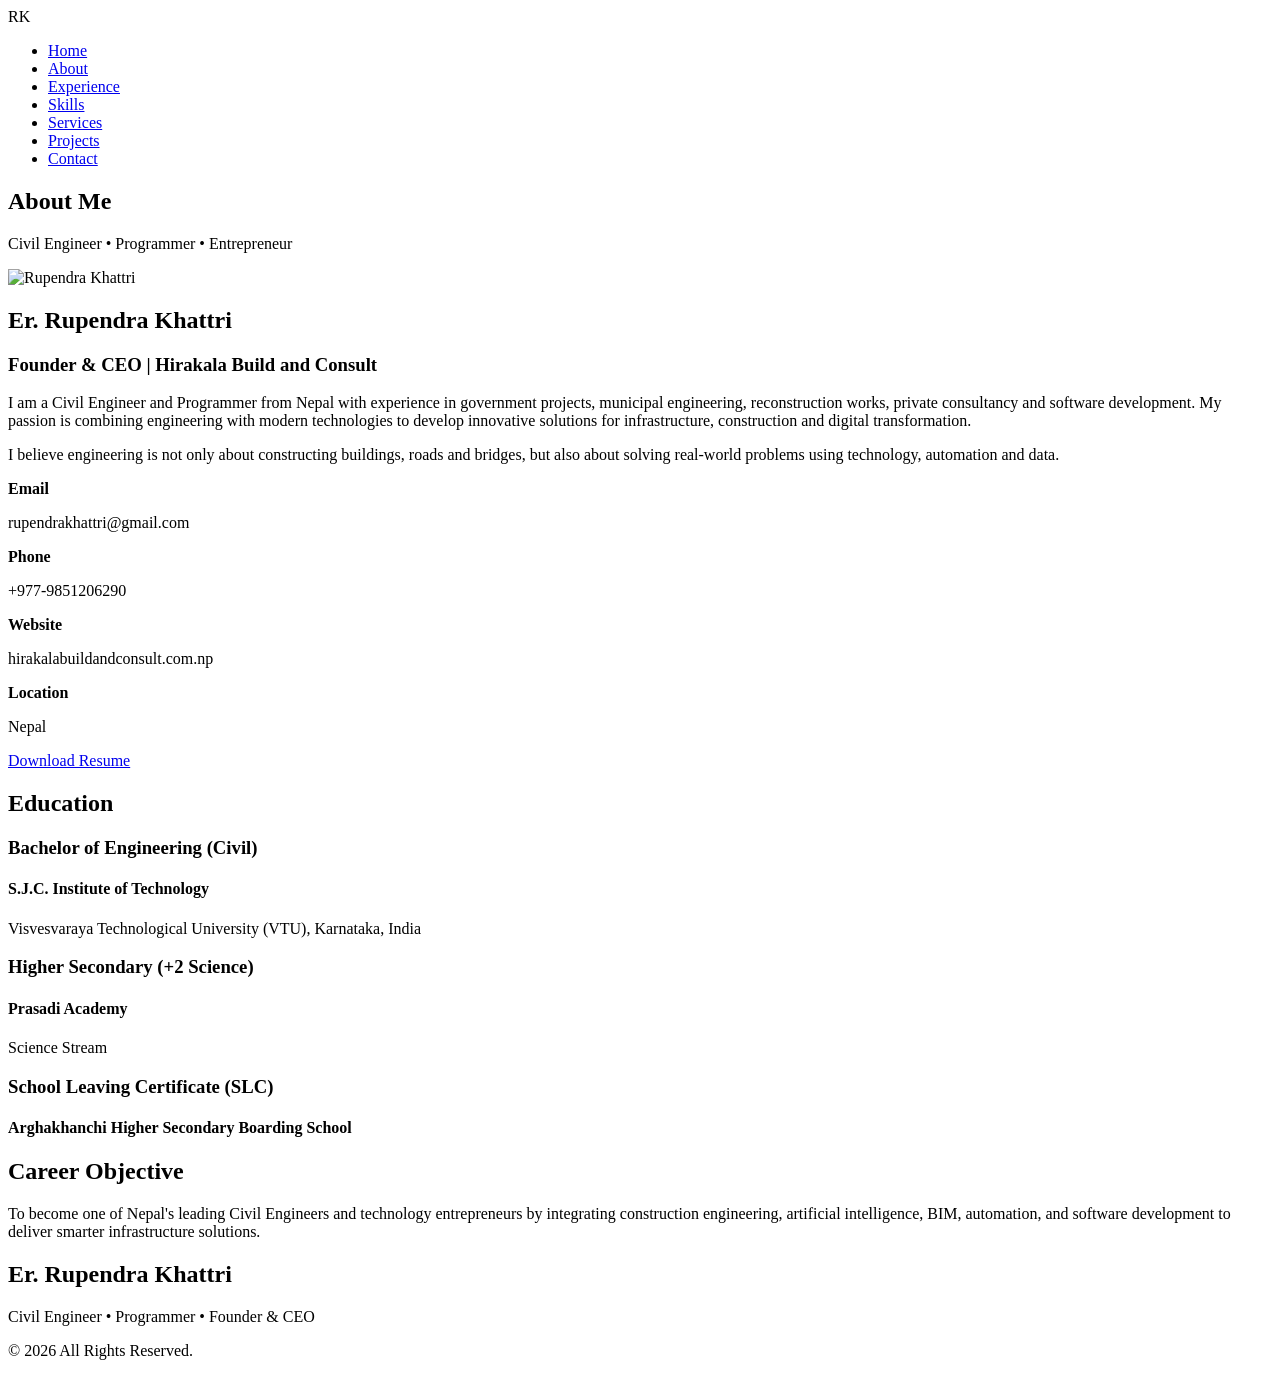
==== about.html @ b0874764 "Add files via upload" ====
<!DOCTYPE html>
<html lang="en">

<head>

<meta charset="UTF-8">
<meta name="viewport" content="width=device-width, initial-scale=1.0">

<title>About | Er. Rupendra Khattri</title>

<link rel="stylesheet" href="css/variables.css">
<link rel="stylesheet" href="css/style.css">
<link rel="stylesheet" href="css/animation.css">
<link rel="stylesheet" href="css/responsive.css">

<link rel="preconnect" href="https://fonts.googleapis.com">
<link href="https://fonts.googleapis.com/css2?family=Poppins:wght@300;400;500;600;700&display=swap" rel="stylesheet">

<link rel="stylesheet"
href="https://cdnjs.cloudflare.com/ajax/libs/font-awesome/6.6.0/css/all.min.css">

</head>

<body>

<header>

<nav class="navbar">

<div class="logo">
RK
</div>

<ul>

<li><a href="index.html">Home</a></li>

<li><a href="about.html" class="active">About</a></li>

<li><a href="experience.html">Experience</a></li>

<li><a href="skills.html">Skills</a></li>

<li><a href="services.html">Services</a></li>

<li><a href="projects.html">Projects</a></li>

<li><a href="contact.html">Contact</a></li>

</ul>

</nav>

</header>

<section class="page-header">

<h1>About Me</h1>

<p>

Civil Engineer • Programmer • Entrepreneur

</p>

</section>

<section class="about-container">

<div class="about-image">

<img src="images/profile.png" alt="Rupendra Khattri">

</div>

<div class="about-content">

<h2>

Er. Rupendra Khattri

</h2>

<h3>

Founder & CEO | Hirakala Build and Consult

</h3>

<p>

I am a Civil Engineer and Programmer from Nepal with experience in
government projects, municipal engineering, reconstruction works,
private consultancy and software development.

My passion is combining engineering with modern technologies to
develop innovative solutions for infrastructure, construction and
digital transformation.

</p>

<p>

I believe engineering is not only about constructing buildings,
roads and bridges, but also about solving real-world problems using
technology, automation and data.

</p>

<div class="about-info">

<div>

<strong>Email</strong>

<p>rupendrakhattri@gmail.com</p>

</div>

<div>

<strong>Phone</strong>

<p>+977-9851206290</p>

</div>

<div>

<strong>Website</strong>

<p>

hirakalabuildandconsult.com.np

</p>

</div>

<div>

<strong>Location</strong>

<p>Nepal</p>

</div>

</div>

<a href="assets/cv.pdf" class="btn">

Download Resume

</a>

</div>

</section>

<section class="education">

<h2>Education</h2>

<div class="timeline">

<div class="timeline-item">

<h3>

Bachelor of Engineering (Civil)

</h3>

<h4>

S.J.C. Institute of Technology

</h4>

<p>

Visvesvaraya Technological University (VTU),
Karnataka, India

</p>

</div>

<div class="timeline-item">

<h3>

Higher Secondary (+2 Science)

</h3>

<h4>

Prasadi Academy

</h4>

<p>

Science Stream

</p>

</div>

<div class="timeline-item">

<h3>

School Leaving Certificate (SLC)

</h3>

<h4>

Arghakhanchi Higher Secondary Boarding School

</h4>

</div>

</div>

</section>

<section class="mission">

<h2>

Career Objective

</h2>

<p>

To become one of Nepal's leading Civil Engineers and technology
entrepreneurs by integrating construction engineering,
artificial intelligence, BIM, automation, and software development
to deliver smarter infrastructure solutions.

</p>

</section>

<footer>

<h2>

Er. Rupendra Khattri

</h2>

<p>

Civil Engineer • Programmer • Founder & CEO

</p>

<p>

© 2026 All Rights Reserved.

</p>

</footer>

<script src="js/main.js"></script>

</body>

</html>
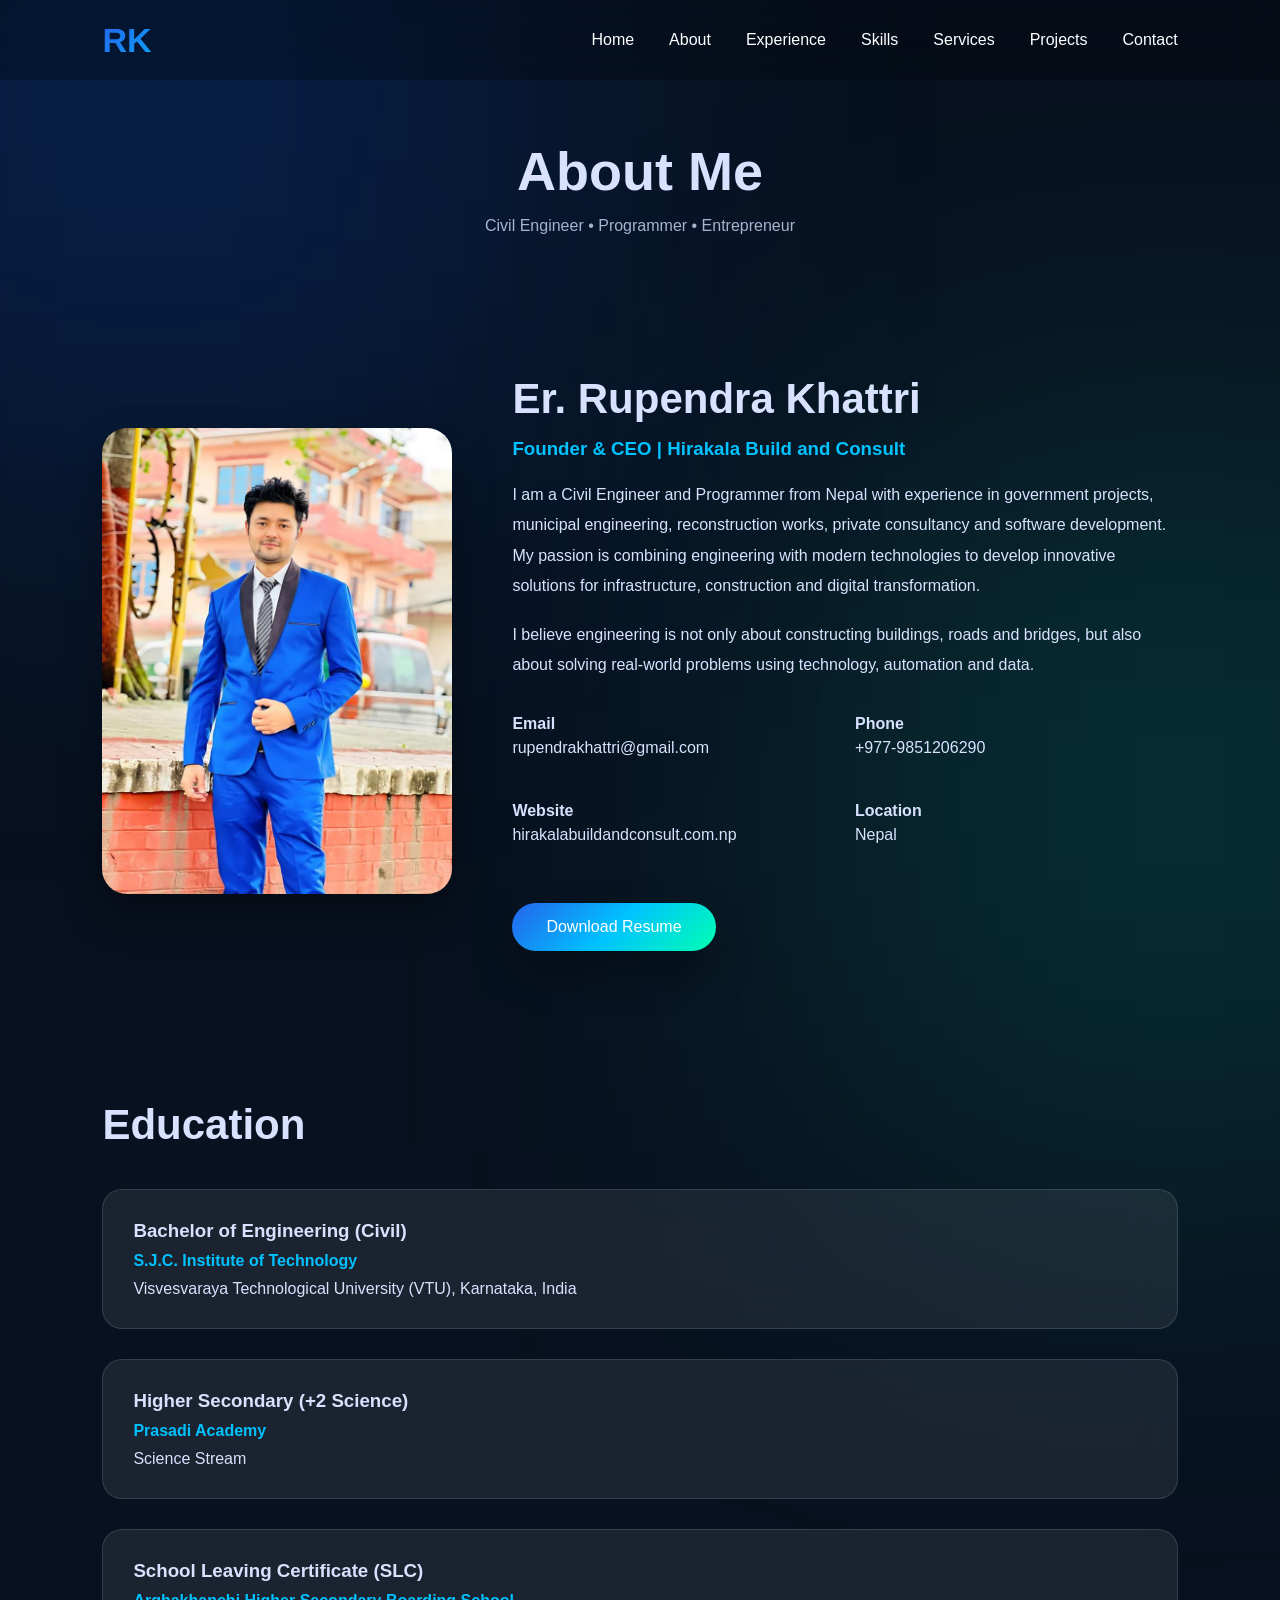
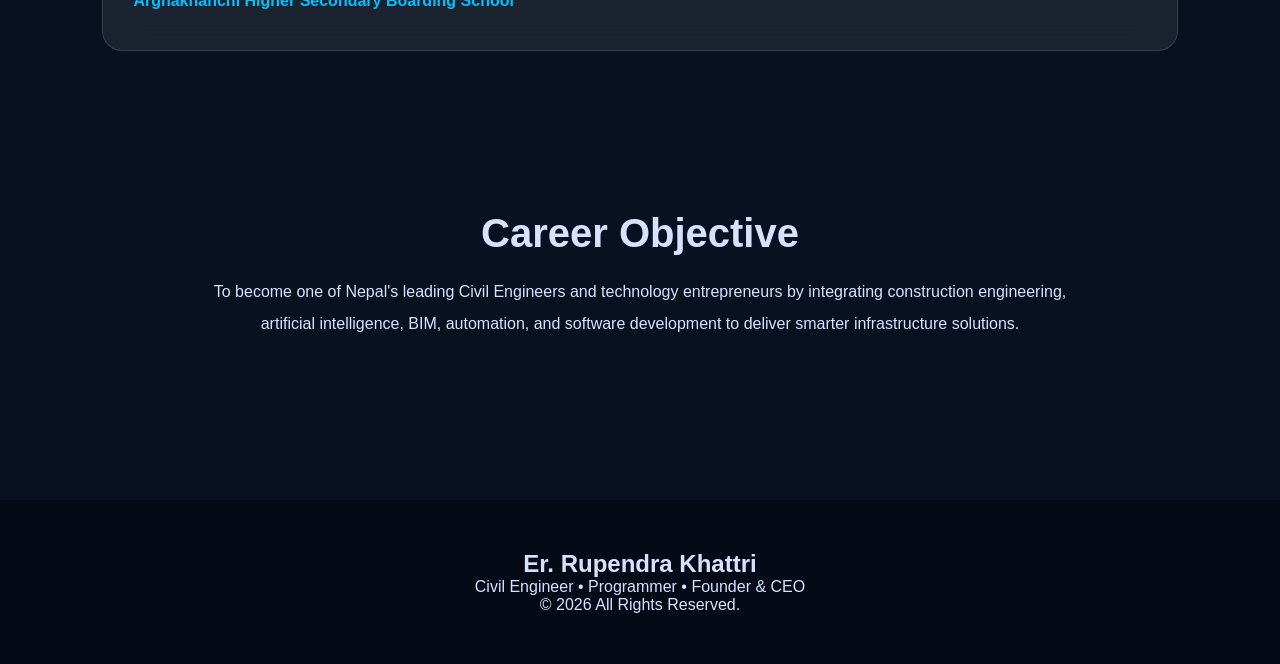
==== commit a2a8c7c4: "Add files via upload" ====
--- a/about.html
+++ b/about.html
@@ -69,7 +69,7 @@
 
 <div class="about-image">
 
-<img src="images/profile.png" alt="Rupendra Khattri">
+<img src="images/rupen.jpg" alt="Rupendra Khattri">
 
 </div>
 
--- a/css/variables.css
+++ b/css/variables.css
@@ -0,0 +1,53 @@
+:root{
+
+/* ===== Colors ===== */
+
+--primary:#2563eb;
+--secondary:#00c2ff;
+--accent:#00ffb3;
+
+--bg:#08111f;
+--bg2:#101a2d;
+
+--card:rgba(255,255,255,.08);
+
+--glass:rgba(255,255,255,.08);
+
+--white:#ffffff;
+
+--text:#d8e2ff;
+
+--gray:#a7b3cf;
+
+--border:rgba(255,255,255,.12);
+
+--shadow:0 20px 40px rgba(0,0,0,.35);
+
+--gradient:linear-gradient(
+135deg,
+#2563eb,
+#00c2ff,
+#00ffb3
+);
+
+/* ===== Font ===== */
+
+--font:'Poppins',sans-serif;
+
+/* ===== Radius ===== */
+
+--radius:18px;
+
+/* ===== Animation ===== */
+
+--transition:.35s ease;
+
+/* ===== Container ===== */
+
+--container:1280px;
+
+/* ===== Navbar ===== */
+
+--nav-height:80px;
+
+}
--- a/css/style.css
+++ b/css/style.css
@@ -0,0 +1,1889 @@
+*{
+margin:0;
+padding:0;
+box-sizing:border-box;
+}
+
+html{
+scroll-behavior:smooth;
+}
+
+body{
+
+font-family:var(--font);
+
+background:var(--bg);
+
+color:var(--text);
+
+overflow-x:hidden;
+
+}
+
+/* Background */
+
+body::before{
+
+content:"";
+
+position:fixed;
+
+width:700px;
+
+height:700px;
+
+background:#0066ff33;
+
+filter:blur(180px);
+
+top:-250px;
+
+left:-200px;
+
+z-index:-2;
+
+}
+
+body::after{
+
+content:"";
+
+position:fixed;
+
+width:700px;
+
+height:700px;
+
+background:#00ffcc22;
+
+filter:blur(180px);
+
+bottom:-250px;
+
+right:-250px;
+
+z-index:-2;
+
+}
+
+/* Loader */
+
+#loader{
+
+position:fixed;
+
+width:100%;
+
+height:100vh;
+
+background:#08111f;
+
+display:flex;
+
+justify-content:center;
+
+align-items:center;
+
+z-index:9999;
+
+}
+
+.spinner{
+
+width:60px;
+
+height:60px;
+
+border:5px solid #1d3557;
+
+border-top:5px solid #00c2ff;
+
+border-radius:50%;
+
+animation:spin 1s linear infinite;
+
+}
+
+/* Navbar */
+
+.navbar{
+
+position:fixed;
+
+top:0;
+
+width:100%;
+
+height:80px;
+
+display:flex;
+
+justify-content:space-between;
+
+align-items:center;
+
+padding:0 8%;
+
+background:rgba(0,0,0,.25);
+
+backdrop-filter:blur(18px);
+
+z-index:999;
+
+}
+
+.logo{
+
+font-size:34px;
+
+font-weight:700;
+
+background:var(--gradient);
+
+-webkit-background-clip:text;
+
+-webkit-text-fill-color:transparent;
+
+}
+
+.navbar ul{
+
+display:flex;
+
+list-style:none;
+
+gap:35px;
+
+}
+
+.navbar ul li a{
+
+text-decoration:none;
+
+color:white;
+
+transition:.3s;
+
+}
+
+.navbar ul li a:hover{
+
+color:var(--secondary);
+
+}
+
+/* Hero */
+
+.hero{
+
+min-height:100vh;
+
+display:flex;
+
+justify-content:space-between;
+
+align-items:center;
+
+padding:120px 8%;
+
+gap:60px;
+
+}
+
+.hero-left{
+
+flex:1;
+
+}
+
+.hero-left h3{
+
+font-size:22px;
+
+color:var(--secondary);
+
+}
+
+.hero-left h1{
+
+font-size:65px;
+
+margin:20px 0;
+
+}
+
+.hero-left h2{
+
+height:45px;
+
+color:var(--accent);
+
+}
+
+.hero-left p{
+
+line-height:1.9;
+
+max-width:650px;
+
+margin:25px 0;
+
+}
+
+/* Buttons */
+
+.btn{
+
+display:inline-block;
+
+padding:15px 34px;
+
+background:var(--gradient);
+
+border-radius:50px;
+
+text-decoration:none;
+
+color:white;
+
+margin-right:20px;
+
+box-shadow:var(--shadow);
+
+transition:.4s;
+
+}
+
+.btn:hover{
+
+transform:translateY(-6px);
+
+}
+
+.btn2{
+
+display:inline-block;
+
+padding:15px 34px;
+
+border:2px solid var(--secondary);
+
+border-radius:50px;
+
+text-decoration:none;
+
+color:white;
+
+transition:.4s;
+
+}
+
+.btn2:hover{
+
+background:var(--secondary);
+
+color:#000;
+
+}
+
+/* Social */
+
+.social{
+
+margin-top:40px;
+
+display:flex;
+
+gap:18px;
+
+}
+
+.social a{
+
+width:52px;
+
+height:52px;
+
+display:flex;
+
+justify-content:center;
+
+align-items:center;
+
+border-radius:50%;
+
+background:var(--glass);
+
+backdrop-filter:blur(20px);
+
+color:white;
+
+font-size:22px;
+
+transition:.4s;
+
+}
+
+.social a:hover{
+
+transform:translateY(-8px);
+
+background:var(--secondary);
+
+color:black;
+
+}
+
+/* Profile */
+
+.hero-right{
+
+flex:1;
+
+display:flex;
+
+justify-content:center;
+
+}
+
+.profile-card{
+
+width:420px;
+
+height:520px;
+
+background:var(--glass);
+
+backdrop-filter:blur(25px);
+
+border-radius:30px;
+
+padding:20px;
+
+box-shadow:var(--shadow);
+
+animation:float 5s ease infinite;
+
+}
+
+.profile-card img{
+
+width:100%;
+
+height:100%;
+
+object-fit:cover;
+
+border-radius:25px;
+
+}
+
+/* Cards */
+
+.stats{
+
+display:grid;
+
+grid-template-columns:repeat(4,1fr);
+
+gap:30px;
+
+padding:80px 8%;
+
+}
+
+.card{
+
+background:var(--glass);
+
+padding:40px;
+
+text-align:center;
+
+border-radius:20px;
+
+backdrop-filter:blur(20px);
+
+transition:.4s;
+
+}
+
+.card:hover{
+
+transform:translateY(-10px);
+
+}
+
+.card h2{
+
+font-size:42px;
+
+color:var(--secondary);
+
+}
+
+.about-preview,
+
+.services-preview{
+
+padding:100px 8%;
+
+}
+
+.about-preview h2,
+
+.services-preview h2{
+
+font-size:42px;
+
+margin-bottom:30px;
+
+}
+
+.service-grid{
+
+display:grid;
+
+grid-template-columns:repeat(3,1fr);
+
+gap:30px;
+
+}
+
+.service-card{
+
+padding:40px;
+
+background:var(--glass);
+
+text-align:center;
+
+border-radius:20px;
+
+transition:.4s;
+
+}
+
+.service-card:hover{
+
+transform:translateY(-12px);
+
+}
+
+.service-card i{
+
+font-size:50px;
+
+margin-bottom:20px;
+
+background:var(--gradient);
+
+-webkit-background-clip:text;
+
+-webkit-text-fill-color:transparent;
+
+}
+
+footer{
+
+padding:50px;
+
+text-align:center;
+
+background:#050b16;
+
+margin-top:80px;
+
+}
+
+/* Floating Particles */
+
+.particle{
+
+position:absolute;
+
+bottom:-30px;
+
+background:#00c2ff;
+
+border-radius:50%;
+
+opacity:.25;
+
+animation:particleMove linear infinite;
+
+pointer-events:none;
+
+}
+
+@keyframes particleMove{
+
+0%{
+
+transform:translateY(0);
+
+opacity:0;
+
+}
+
+20%{
+
+opacity:.4;
+
+}
+
+100%{
+
+transform:translateY(-120vh);
+
+opacity:0;
+
+}
+
+}
+
+/* Reveal Animation */
+
+.card,
+.service-card,
+.about-preview,
+.profile-card{
+
+opacity:0;
+
+transform:translateY(40px);
+
+transition:.8s;
+
+}
+
+.active{
+
+opacity:1;
+
+transform:translateY(0);
+
+}
+
+/* ===========================
+ABOUT PAGE
+===========================*/
+
+.page-header{
+
+padding:140px 8% 70px;
+
+text-align:center;
+
+}
+
+.page-header h1{
+
+font-size:54px;
+
+margin-bottom:15px;
+
+}
+
+.page-header p{
+
+color:var(--gray);
+
+}
+
+.about-container{
+
+display:grid;
+
+grid-template-columns:350px 1fr;
+
+gap:60px;
+
+padding:70px 8%;
+
+align-items:center;
+
+}
+
+.about-image img{
+
+width:100%;
+
+border-radius:25px;
+
+box-shadow:var(--shadow);
+
+}
+
+.about-content h2{
+
+font-size:42px;
+
+margin-bottom:15px;
+
+}
+
+.about-content h3{
+
+color:var(--secondary);
+
+margin-bottom:20px;
+
+}
+
+.about-content p{
+
+line-height:1.9;
+
+margin-bottom:18px;
+
+}
+
+.about-info{
+
+display:grid;
+
+grid-template-columns:repeat(2,1fr);
+
+gap:20px;
+
+margin:35px 0;
+
+}
+
+.education{
+
+padding:80px 8%;
+
+}
+
+.education h2{
+
+font-size:42px;
+
+margin-bottom:40px;
+
+}
+
+.timeline{
+
+display:flex;
+
+flex-direction:column;
+
+gap:30px;
+
+}
+
+.timeline-item{
+
+background:var(--glass);
+
+padding:30px;
+
+border-radius:20px;
+
+backdrop-filter:blur(20px);
+
+border:1px solid var(--border);
+
+transition:.35s;
+
+}
+
+.timeline-item:hover{
+
+transform:translateX(10px);
+
+}
+
+.timeline-item h3{
+
+margin-bottom:10px;
+
+}
+
+.timeline-item h4{
+
+color:var(--secondary);
+
+margin-bottom:10px;
+
+}
+
+.mission{
+
+padding:80px 8%;
+
+text-align:center;
+
+}
+
+.mission h2{
+
+font-size:40px;
+
+margin-bottom:20px;
+
+}
+
+.mission p{
+
+max-width:900px;
+
+margin:auto;
+
+line-height:2;
+
+}
+
+/* ==========================
+EXPERIENCE PAGE
+========================== */
+
+.experience-section{
+
+padding:80px 8%;
+
+}
+
+.experience-timeline{
+
+position:relative;
+
+margin-left:30px;
+
+border-left:3px solid var(--secondary);
+
+}
+
+.experience-item{
+
+display:flex;
+
+gap:30px;
+
+margin-bottom:50px;
+
+position:relative;
+
+}
+
+.experience-icon{
+
+position:absolute;
+
+left:-24px;
+
+width:45px;
+
+height:45px;
+
+border-radius:50%;
+
+background:var(--gradient);
+
+display:flex;
+
+justify-content:center;
+
+align-items:center;
+
+color:#fff;
+
+font-size:18px;
+
+box-shadow:var(--shadow);
+
+}
+
+.experience-content{
+
+margin-left:50px;
+
+background:var(--glass);
+
+padding:30px;
+
+border-radius:20px;
+
+backdrop-filter:blur(20px);
+
+border:1px solid var(--border);
+
+transition:.35s;
+
+}
+
+.experience-content:hover{
+
+transform:translateY(-8px);
+
+}
+
+.experience-content h2{
+
+margin-bottom:10px;
+
+}
+
+.experience-content h3{
+
+color:var(--secondary);
+
+margin-bottom:10px;
+
+}
+
+.experience-content span{
+
+display:inline-block;
+
+margin-bottom:15px;
+
+padding:6px 14px;
+
+border-radius:20px;
+
+background:#2563eb22;
+
+color:var(--secondary);
+
+font-size:14px;
+
+}
+
+.experience-content p{
+
+line-height:1.8;
+
+}
+
+.achievement-section{
+
+padding:80px 8%;
+
+text-align:center;
+
+}
+
+.achievement-section h2{
+
+font-size:40px;
+
+margin-bottom:40px;
+
+}
+
+.achievement-grid{
+
+display:grid;
+
+grid-template-columns:repeat(4,1fr);
+
+gap:30px;
+
+}
+
+.achievement-card{
+
+background:var(--glass);
+
+padding:35px;
+
+border-radius:20px;
+
+backdrop-filter:blur(20px);
+
+transition:.35s;
+
+}
+
+.achievement-card:hover{
+
+transform:translateY(-10px);
+
+}
+
+.achievement-card h3{
+
+font-size:46px;
+
+color:var(--secondary);
+
+margin-bottom:10px;
+
+}
+
+@media(max-width:900px){
+
+.achievement-grid{
+
+grid-template-columns:repeat(2,1fr);
+
+}
+
+}
+
+@media(max-width:768px){
+
+.experience-content{
+
+margin-left:40px;
+
+}
+
+.achievement-grid{
+
+grid-template-columns:1fr;
+
+}
+
+}
+
+/* ==========================
+SKILLS PAGE
+========================== */
+
+.skills-section{
+
+padding:70px 8%;
+
+}
+
+.skills-section h2{
+
+margin-bottom:35px;
+
+font-size:40px;
+
+}
+
+.skill{
+
+margin-bottom:25px;
+
+}
+
+.skill span{
+
+display:block;
+
+margin-bottom:10px;
+
+font-weight:600;
+
+}
+
+.progress{
+
+width:100%;
+
+height:14px;
+
+background:#1a2435;
+
+border-radius:30px;
+
+overflow:hidden;
+
+}
+
+.progress-bar{
+
+height:100%;
+
+background:var(--gradient);
+
+border-radius:30px;
+
+animation:growBar 2s ease;
+
+}
+
+@keyframes growBar{
+
+from{
+
+width:0;
+
+}
+
+}
+
+.software-section{
+
+padding:80px 8%;
+
+}
+
+.software-section h2{
+
+margin-bottom:40px;
+
+font-size:40px;
+
+}
+
+.software-grid{
+
+display:grid;
+
+grid-template-columns:repeat(auto-fit,minmax(180px,1fr));
+
+gap:25px;
+
+}
+
+.software-card{
+
+background:var(--glass);
+
+padding:30px;
+
+text-align:center;
+
+border-radius:20px;
+
+backdrop-filter:blur(20px);
+
+border:1px solid var(--border);
+
+font-weight:600;
+
+transition:.35s;
+
+}
+
+.software-card:hover{
+
+transform:translateY(-10px);
+
+background:rgba(37,99,235,.18);
+
+}
+
+/*==========================
+SERVICES PAGE
+===========================*/
+
+.services-page{
+
+padding:80px 8%;
+
+display:grid;
+
+grid-template-columns:repeat(auto-fit,minmax(320px,1fr));
+
+gap:35px;
+
+}
+
+.service-box{
+
+background:var(--glass);
+
+padding:40px;
+
+border-radius:20px;
+
+backdrop-filter:blur(18px);
+
+border:1px solid var(--border);
+
+transition:.35s;
+
+text-align:center;
+
+}
+
+.service-box:hover{
+
+transform:translateY(-12px);
+
+box-shadow:0 20px 40px rgba(0,0,0,.3);
+
+}
+
+.service-box i{
+
+font-size:55px;
+
+margin-bottom:25px;
+
+background:var(--gradient);
+
+-webkit-background-clip:text;
+
+-webkit-text-fill-color:transparent;
+
+}
+
+.service-box h3{
+
+margin-bottom:20px;
+
+font-size:24px;
+
+}
+
+.service-box p{
+
+line-height:1.8;
+
+color:var(--gray);
+
+}
+
+.cta-section{
+
+padding:100px 8%;
+
+text-align:center;
+
+}
+
+.cta-section h2{
+
+font-size:42px;
+
+margin-bottom:20px;
+
+}
+
+.cta-section p{
+
+max-width:800px;
+
+margin:0 auto 40px;
+
+line-height:2;
+
+color:var(--gray);
+
+}
+
+/*==========================
+PROJECT PAGE
+==========================*/
+
+.filter-section{
+
+padding:40px 8%;
+
+display:flex;
+
+justify-content:center;
+
+flex-wrap:wrap;
+
+gap:20px;
+
+}
+
+.filter-btn{
+
+padding:12px 28px;
+
+border:none;
+
+border-radius:40px;
+
+cursor:pointer;
+
+background:var(--glass);
+
+color:var(--text);
+
+font-weight:600;
+
+transition:.35s;
+
+}
+
+.filter-btn:hover,
+.filter-btn.active{
+
+background:var(--gradient);
+
+color:white;
+
+}
+
+.project-grid{
+
+padding:40px 8% 100px;
+
+display:grid;
+
+grid-template-columns:repeat(auto-fit,minmax(350px,1fr));
+
+gap:35px;
+
+}
+
+.project-card{
+
+background:var(--glass);
+
+border-radius:22px;
+
+overflow:hidden;
+
+backdrop-filter:blur(20px);
+
+border:1px solid var(--border);
+
+transition:.35s;
+
+}
+
+.project-card:hover{
+
+transform:translateY(-12px);
+
+box-shadow:0 20px 40px rgba(0,0,0,.35);
+
+}
+
+.project-card img{
+
+width:100%;
+
+height:240px;
+
+object-fit:cover;
+
+transition:.4s;
+
+}
+
+.project-card:hover img{
+
+transform:scale(1.08);
+
+}
+
+.project-content{
+
+padding:30px;
+
+}
+
+.badge{
+
+display:inline-block;
+
+padding:6px 16px;
+
+border-radius:30px;
+
+background:#2563eb22;
+
+color:var(--secondary);
+
+margin-bottom:18px;
+
+font-size:14px;
+
+}
+
+.programming{
+
+background:#00ff8820;
+
+color:#00ffb3;
+
+}
+
+.research{
+
+background:#ffbf0020;
+
+color:#ffc107;
+
+}
+
+.project-content h3{
+
+margin-bottom:15px;
+
+font-size:26px;
+
+}
+
+.project-content p{
+
+line-height:1.8;
+
+margin-bottom:20px;
+
+}
+
+.tech{
+
+display:flex;
+
+flex-wrap:wrap;
+
+gap:10px;
+
+margin-bottom:25px;
+
+}
+
+.tech span{
+
+padding:8px 15px;
+
+background:#ffffff10;
+
+border-radius:30px;
+
+font-size:13px;
+
+}
+
+.project-buttons{
+
+display:flex;
+
+gap:15px;
+
+}
+
+/*==========================
+BLOG PAGE
+==========================*/
+
+.blog-search{
+
+padding:40px 8%;
+
+text-align:center;
+
+}
+
+.blog-search input{
+
+width:100%;
+max-width:600px;
+padding:16px 25px;
+border:none;
+border-radius:50px;
+background:var(--glass);
+color:var(--text);
+font-size:16px;
+outline:none;
+
+}
+
+.featured-blog{
+
+padding:50px 8%;
+
+display:grid;
+
+grid-template-columns:1fr 500px;
+
+gap:50px;
+
+align-items:center;
+
+}
+
+.featured-blog img{
+
+width:100%;
+border-radius:20px;
+
+}
+
+.blog-tag{
+
+display:inline-block;
+
+padding:8px 18px;
+
+border-radius:30px;
+
+background:var(--gradient);
+
+color:white;
+
+margin-bottom:20px;
+
+}
+
+.featured-content h2{
+
+font-size:42px;
+
+margin-bottom:20px;
+
+}
+
+.featured-content p{
+
+line-height:1.9;
+
+margin-bottom:30px;
+
+}
+
+.blog-grid{
+
+padding:60px 8%;
+
+display:grid;
+
+grid-template-columns:repeat(auto-fit,minmax(340px,1fr));
+
+gap:35px;
+
+}
+
+.blog-card{
+
+background:var(--glass);
+
+border-radius:20px;
+
+overflow:hidden;
+
+backdrop-filter:blur(20px);
+
+border:1px solid var(--border);
+
+transition:.35s;
+
+}
+
+.blog-card:hover{
+
+transform:translateY(-10px);
+
+}
+
+.blog-card img{
+
+width:100%;
+
+height:220px;
+
+object-fit:cover;
+
+}
+
+.blog-content{
+
+padding:25px;
+
+}
+
+.blog-category{
+
+display:inline-block;
+
+padding:6px 16px;
+
+border-radius:30px;
+
+background:#2563eb22;
+
+color:var(--secondary);
+
+margin-bottom:15px;
+
+font-size:14px;
+
+}
+
+.blog-content h3{
+
+margin-bottom:15px;
+
+}
+
+.blog-content p{
+
+line-height:1.8;
+
+margin-bottom:20px;
+
+}
+
+.blog-footer{
+
+display:flex;
+
+justify-content:space-between;
+
+align-items:center;
+
+font-size:14px;
+
+}
+
+.blog-footer a{
+
+text-decoration:none;
+
+color:var(--secondary);
+
+font-weight:600;
+
+}
+
+@media(max-width:900px){
+
+.featured-blog{
+
+grid-template-columns:1fr;
+
+}
+
+}
+
+/*==========================
+GALLERY PAGE
+===========================*/
+
+.gallery-filter{
+
+padding:40px 8%;
+
+display:flex;
+
+justify-content:center;
+
+flex-wrap:wrap;
+
+gap:20px;
+
+}
+
+.gallery-btn{
+
+padding:12px 25px;
+
+border:none;
+
+border-radius:40px;
+
+background:var(--glass);
+
+color:var(--text);
+
+cursor:pointer;
+
+transition:.35s;
+
+font-weight:600;
+
+}
+
+.gallery-btn:hover,
+.gallery-btn.active{
+
+background:var(--gradient);
+
+color:white;
+
+}
+
+.gallery-grid{
+
+padding:40px 8% 100px;
+
+display:grid;
+
+grid-template-columns:repeat(auto-fit,minmax(320px,1fr));
+
+gap:25px;
+
+}
+
+.gallery-item{
+
+position:relative;
+
+overflow:hidden;
+
+border-radius:20px;
+
+cursor:pointer;
+
+}
+
+.gallery-item img{
+
+width:100%;
+
+height:280px;
+
+object-fit:cover;
+
+transition:.6s;
+
+}
+
+.gallery-item:hover img{
+
+transform:scale(1.12);
+
+}
+
+.gallery-overlay{
+
+position:absolute;
+
+left:0;
+
+bottom:-100%;
+
+width:100%;
+
+padding:30px;
+
+background:linear-gradient(to top,
+rgba(0,0,0,.92),
+transparent);
+
+color:white;
+
+transition:.45s;
+
+}
+
+.gallery-item:hover .gallery-overlay{
+
+bottom:0;
+
+}
+
+.gallery-overlay h3{
+
+margin-bottom:8px;
+
+}
+
+.gallery-overlay p{
+
+font-size:15px;
+
+opacity:.9;
+
+}
+
+
+/*=========================
+CONTACT PAGE
+=========================*/
+
+.contact-section{
+
+display:grid;
+
+grid-template-columns:1fr 1fr;
+
+gap:60px;
+
+padding:80px 8%;
+
+}
+
+.contact-card{
+
+display:flex;
+
+gap:20px;
+
+align-items:center;
+
+background:var(--glass);
+
+padding:20px;
+
+margin-bottom:20px;
+
+border-radius:20px;
+
+backdrop-filter:blur(20px);
+
+}
+
+.contact-card i{
+
+font-size:28px;
+
+color:var(--secondary);
+
+}
+
+.contact-form input,
+.contact-form textarea{
+
+width:100%;
+
+padding:18px;
+
+margin-bottom:20px;
+
+border:none;
+
+border-radius:15px;
+
+background:var(--glass);
+
+color:white;
+
+outline:none;
+
+}
+
+.contact-form button{
+
+border:none;
+
+cursor:pointer;
+
+}
+
+.social-large{
+
+margin-top:30px;
+
+display:flex;
+
+gap:15px;
+
+}
+
+.social-large a{
+
+width:55px;
+
+height:55px;
+
+display:flex;
+
+justify-content:center;
+
+align-items:center;
+
+border-radius:50%;
+
+background:var(--glass);
+
+color:white;
+
+font-size:22px;
+
+transition:.3s;
+
+}
+
+.social-large a:hover{
+
+background:var(--gradient);
+
+}
+
+.map-section{
+
+padding:0 8% 80px;
+
+}
+
+.map-section iframe{
+
+width:100%;
+
+height:450px;
+
+border:none;
+
+border-radius:25px;
+
+}
+
+@media(max-width:900px){
+
+.contact-section{
+
+grid-template-columns:1fr;
+
+}
+
+}
+
+/* ==========================
+Responsive Navigation
+========================== */
+
+.navbar{
+
+display:flex;
+
+justify-content:space-between;
+
+align-items:center;
+
+padding:20px 8%;
+
+position:fixed;
+
+width:100%;
+
+top:0;
+
+left:0;
+
+z-index:999;
+
+background:rgba(5,10,20,.85);
+
+backdrop-filter:blur(20px);
+
+}
+
+.nav-links{
+
+display:flex;
+
+gap:30px;
+
+list-style:none;
+
+}
+
+.nav-links li a{
+
+color:#fff;
+
+text-decoration:none;
+
+font-weight:500;
+
+transition:.3s;
+
+}
+
+.nav-links li a:hover{
+
+color:#00c2ff;
+
+}
+
+.menu-toggle{
+
+display:none;
+
+font-size:30px;
+
+cursor:pointer;
+
+color:white;
+
+}
--- a/css/animation.css
+++ b/css/animation.css
@@ -0,0 +1,383 @@
+/* ===========================
+   ANIMATIONS
+===========================*/
+
+@keyframes spin{
+
+0%{
+transform:rotate(0deg);
+}
+
+100%{
+transform:rotate(360deg);
+}
+
+}
+
+/* Floating profile */
+
+@keyframes float{
+
+0%{
+transform:translateY(0px);
+}
+
+50%{
+transform:translateY(-20px);
+}
+
+100%{
+transform:translateY(0px);
+}
+
+}
+
+/* Fade Up */
+
+@keyframes fadeUp{
+
+0%{
+
+opacity:0;
+
+transform:translateY(60px);
+
+}
+
+100%{
+
+opacity:1;
+
+transform:translateY(0);
+
+}
+
+}
+
+/* Fade Left */
+
+@keyframes fadeLeft{
+
+0%{
+
+opacity:0;
+
+transform:translateX(-80px);
+
+}
+
+100%{
+
+opacity:1;
+
+transform:translateX(0);
+
+}
+
+}
+
+/* Fade Right */
+
+@keyframes fadeRight{
+
+0%{
+
+opacity:0;
+
+transform:translateX(80px);
+
+}
+
+100%{
+
+opacity:1;
+
+transform:translateX(0);
+
+}
+
+}
+
+/* Zoom */
+
+@keyframes zoom{
+
+0%{
+
+opacity:0;
+
+transform:scale(.8);
+
+}
+
+100%{
+
+opacity:1;
+
+transform:scale(1);
+
+}
+
+}
+
+/* Glow */
+
+@keyframes glow{
+
+0%{
+
+box-shadow:0 0 0 rgba(0,194,255,.4);
+
+}
+
+50%{
+
+box-shadow:
+0 0 20px rgba(0,194,255,.6),
+0 0 40px rgba(0,194,255,.4);
+
+}
+
+100%{
+
+box-shadow:0 0 0 rgba(0,194,255,.4);
+
+}
+
+}
+
+/* Gradient Animation */
+
+@keyframes gradient{
+
+0%{
+
+background-position:0% 50%;
+
+}
+
+50%{
+
+background-position:100% 50%;
+
+}
+
+100%{
+
+background-position:0% 50%;
+
+}
+
+}
+
+/* Pulse */
+
+@keyframes pulse{
+
+0%{
+
+transform:scale(1);
+
+}
+
+50%{
+
+transform:scale(1.08);
+
+}
+
+100%{
+
+transform:scale(1);
+
+}
+
+}
+
+/* Rotate */
+
+@keyframes rotate{
+
+0%{
+
+transform:rotate(0deg);
+
+}
+
+100%{
+
+transform:rotate(360deg);
+
+}
+
+}
+
+/* Bounce */
+
+@keyframes bounce{
+
+0%,100%{
+
+transform:translateY(0);
+
+}
+
+50%{
+
+transform:translateY(-12px);
+
+}
+
+}
+
+/* Wave */
+
+@keyframes wave{
+
+0%{
+
+transform:rotate(0deg);
+
+}
+
+25%{
+
+transform:rotate(10deg);
+
+}
+
+50%{
+
+transform:rotate(-10deg);
+
+}
+
+75%{
+
+transform:rotate(8deg);
+
+}
+
+100%{
+
+transform:rotate(0deg);
+
+}
+
+}
+
+/* Hero Animation */
+
+.hero-left{
+
+animation:fadeLeft 1s ease;
+
+}
+
+.hero-right{
+
+animation:fadeRight 1.2s ease;
+
+}
+
+.stats{
+
+animation:fadeUp 1.3s ease;
+
+}
+
+.about-preview{
+
+animation:fadeUp 1.4s ease;
+
+}
+
+.services-preview{
+
+animation:fadeUp 1.5s ease;
+
+}
+
+/* Buttons */
+
+.btn{
+
+animation:glow 3s infinite;
+
+}
+
+.btn:hover{
+
+animation:pulse .6s;
+
+}
+
+/* Service Cards */
+
+.service-card{
+
+transition:.4s;
+
+}
+
+.service-card:hover{
+
+transform:
+translateY(-15px)
+scale(1.03);
+
+}
+
+/* Stats */
+
+.card{
+
+transition:.4s;
+
+}
+
+.card:hover{
+
+transform:
+translateY(-12px)
+scale(1.03);
+
+}
+
+/* Icons */
+
+.social a:hover{
+
+animation:bounce .8s;
+
+}
+
+/* Logo */
+
+.logo{
+
+background-size:300% 300%;
+
+animation:gradient 8s infinite;
+
+}
+
+/* Profile Image */
+
+.profile-card{
+
+overflow:hidden;
+
+}
+
+.profile-card img{
+
+transition:1s;
+
+}
+
+.profile-card:hover img{
+
+transform:scale(1.08);
+
+}
--- a/css/responsive.css
+++ b/css/responsive.css
@@ -0,0 +1,273 @@
+/* ===========================
+TABLET
+===========================*/
+
+@media(max-width:1100px){
+
+.hero{
+
+flex-direction:column-reverse;
+
+text-align:center;
+
+}
+
+.hero-left p{
+
+margin:auto;
+
+}
+
+.hero-buttons{
+
+margin-top:25px;
+
+}
+
+.stats{
+
+grid-template-columns:repeat(2,1fr);
+
+}
+
+.service-grid{
+
+grid-template-columns:repeat(2,1fr);
+
+}
+
+}
+
+/* ===========================
+MOBILE
+===========================*/
+
+@media(max-width:768px){
+
+.navbar{
+
+padding:20px;
+
+}
+
+.navbar ul{
+
+display:none;
+
+}
+
+.hero{
+
+padding:120px 25px;
+
+}
+
+.hero-left h1{
+
+font-size:42px;
+
+}
+
+.hero-left h2{
+
+font-size:26px;
+
+}
+
+.profile-card{
+
+width:320px;
+
+height:400px;
+
+}
+
+.stats{
+
+grid-template-columns:1fr;
+
+}
+
+.service-grid{
+
+grid-template-columns:1fr;
+
+}
+
+.about-preview,
+.services-preview{
+
+padding:70px 25px;
+
+}
+
+footer{
+
+padding:40px 20px;
+
+}
+
+}
+
+/* Small Mobile */
+
+@media(max-width:480px){
+
+.hero-left h1{
+
+font-size:34px;
+
+}
+
+.hero-left p{
+
+font-size:15px;
+
+}
+
+.btn,
+.btn2{
+
+display:block;
+
+margin:15px auto;
+
+text-align:center;
+
+}
+
+.social{
+
+justify-content:center;
+
+}
+
+.profile-card{
+
+width:280px;
+
+height:360px;
+
+}
+
+}
+
+@media(max-width:900px){
+
+.menu-toggle{
+
+display:block;
+
+}
+
+.nav-links{
+
+position:fixed;
+
+top:80px;
+
+right:-100%;
+
+width:280px;
+
+height:100vh;
+
+background:#08111f;
+
+display:flex;
+
+flex-direction:column;
+
+padding-top:40px;
+
+gap:25px;
+
+align-items:center;
+
+transition:.4s;
+
+}
+
+.nav-links.active{
+
+right:0;
+
+}
+
+}
+
+img{
+
+max-width:100%;
+
+height:auto;
+
+}
+
+section{
+
+padding-left:6%;
+
+padding-right:6%;
+
+}
+
+@media(max-width:768px){
+
+.hero{
+
+grid-template-columns:1fr;
+
+text-align:center;
+
+}
+
+.about-container{
+
+grid-template-columns:1fr;
+
+}
+
+.contact-section{
+
+grid-template-columns:1fr;
+
+}
+
+.project-grid{
+
+grid-template-columns:1fr;
+
+}
+
+.services-page{
+
+grid-template-columns:1fr;
+
+}
+
+.software-grid{
+
+grid-template-columns:repeat(2,1fr);
+
+}
+
+.achievement-grid{
+
+grid-template-columns:1fr;
+
+}
+
+.featured-blog{
+
+grid-template-columns:1fr;
+
+}
+
+.gallery-grid{
+
+grid-template-columns:1fr;
+
+}
+
+}
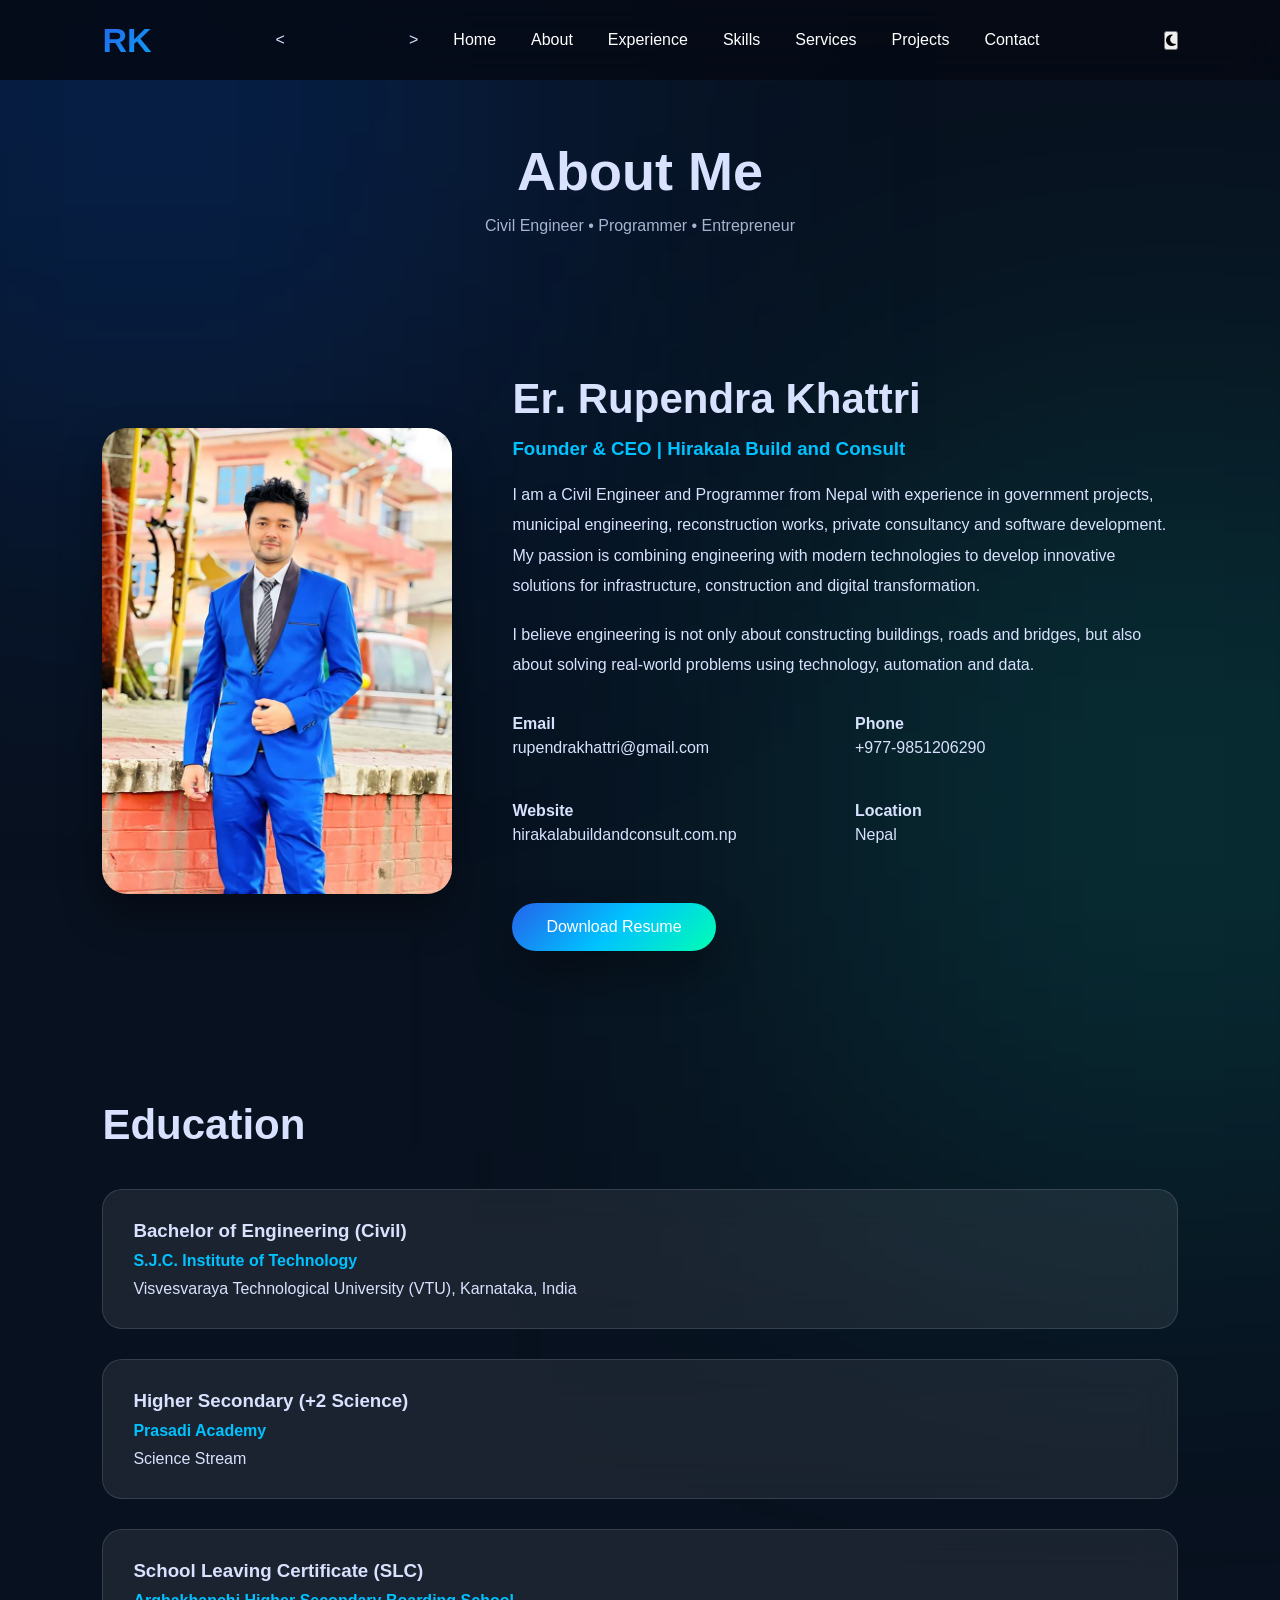
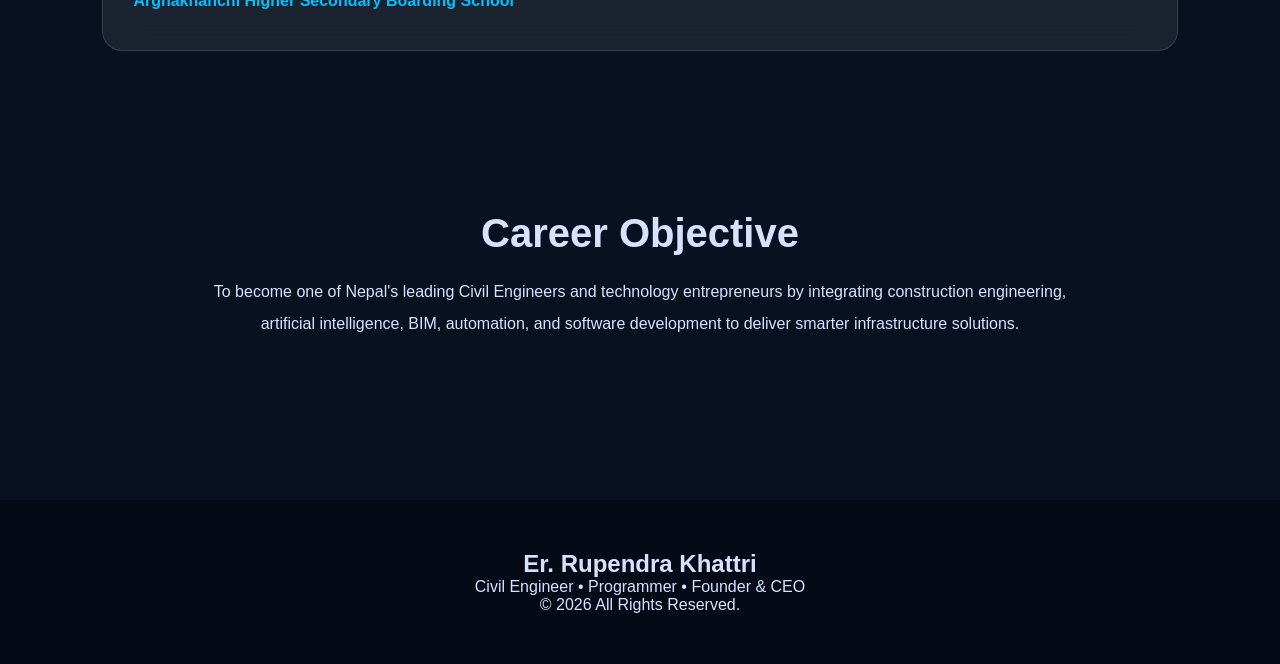
==== commit 2e87f611: "Add files via upload" ====
--- a/about.html
+++ b/about.html
@@ -31,7 +31,7 @@
 RK
 </div>
 
-<ul>
+<<ul class="nav-links">>
 
 <li><a href="index.html">Home</a></li>
 
@@ -48,6 +48,14 @@
 <li><a href="contact.html">Contact</a></li>
 
 </ul>
+<div class="menu-toggle">
+    <i class="fas fa-bars"></i>
+</div>
+<button id="theme-toggle">
+
+<i class="fas fa-moon"></i>
+
+</button>
 
 </nav>
 
--- a/css/style.css
+++ b/css/style.css
@@ -68,7 +68,7 @@
 
 /* Loader */
 
-#loader{
+#loader{
 
 position:fixed;
 
@@ -84,11 +84,23 @@
 
 align-items:center;
 
-z-index:9999;
-
-}
-
-.spinner{
+z-index:9999;
+
+}
+
+#loader.hidden{
+
+opacity:0;
+
+visibility:hidden;
+
+pointer-events:none;
+
+transition:.35s ease;
+
+}
+
+.spinner{
 
 width:60px;
 
@@ -1886,4 +1898,4 @@
 
 color:white;
 
-}+}
--- a/css/responsive.css
+++ b/css/responsive.css
@@ -44,119 +44,17 @@
 
 @media(max-width:768px){
 
-.navbar{
-
-padding:20px;
-
-}
-
-.navbar ul{
-
-display:none;
-
-}
-
-.hero{
-
-padding:120px 25px;
-
-}
-
-.hero-left h1{
-
-font-size:42px;
-
-}
-
-.hero-left h2{
-
-font-size:26px;
-
-}
-
-.profile-card{
-
-width:320px;
-
-height:400px;
-
-}
-
-.stats{
-
-grid-template-columns:1fr;
-
-}
-
-.service-grid{
-
-grid-template-columns:1fr;
-
-}
-
-.about-preview,
-.services-preview{
-
-padding:70px 25px;
-
-}
-
-footer{
-
-padding:40px 20px;
-
-}
-
-}
-
-/* Small Mobile */
-
-@media(max-width:480px){
-
-.hero-left h1{
-
-font-size:34px;
-
-}
-
-.hero-left p{
-
-font-size:15px;
-
-}
-
-.btn,
-.btn2{
+.menu-toggle{
 
 display:block;
 
-margin:15px auto;
+font-size:28px;
 
-text-align:center;
+cursor:pointer;
 
-}
+color:white;
 
-.social{
-
-justify-content:center;
-
-}
-
-.profile-card{
-
-width:280px;
-
-height:360px;
-
-}
-
-}
-
-@media(max-width:900px){
-
-.menu-toggle{
-
-display:block;
+z-index:1001;
 
 }
 
@@ -168,9 +66,9 @@
 
 right:-100%;
 
-width:280px;
+width:260px;
 
-height:100vh;
+height:calc(100vh - 80px);
 
 background:#08111f;
 
@@ -178,11 +76,13 @@
 
 flex-direction:column;
 
+justify-content:flex-start;
+
+align-items:center;
+
 padding-top:40px;
 
 gap:25px;
-
-align-items:center;
 
 transition:.4s;
 
@@ -194,79 +94,19 @@
 
 }
 
-}
+.nav-links li{
 
-img{
-
-max-width:100%;
-
-height:auto;
+list-style:none;
 
 }
 
-section{
+.nav-links li a{
 
-padding-left:6%;
+font-size:18px;
 
-padding-right:6%;
+color:white;
 
-}
-
-@media(max-width:768px){
-
-.hero{
-
-grid-template-columns:1fr;
-
-text-align:center;
-
-}
-
-.about-container{
-
-grid-template-columns:1fr;
-
-}
-
-.contact-section{
-
-grid-template-columns:1fr;
-
-}
-
-.project-grid{
-
-grid-template-columns:1fr;
-
-}
-
-.services-page{
-
-grid-template-columns:1fr;
-
-}
-
-.software-grid{
-
-grid-template-columns:repeat(2,1fr);
-
-}
-
-.achievement-grid{
-
-grid-template-columns:1fr;
-
-}
-
-.featured-blog{
-
-grid-template-columns:1fr;
-
-}
-
-.gallery-grid{
-
-grid-template-columns:1fr;
+text-decoration:none;
 
 }
 
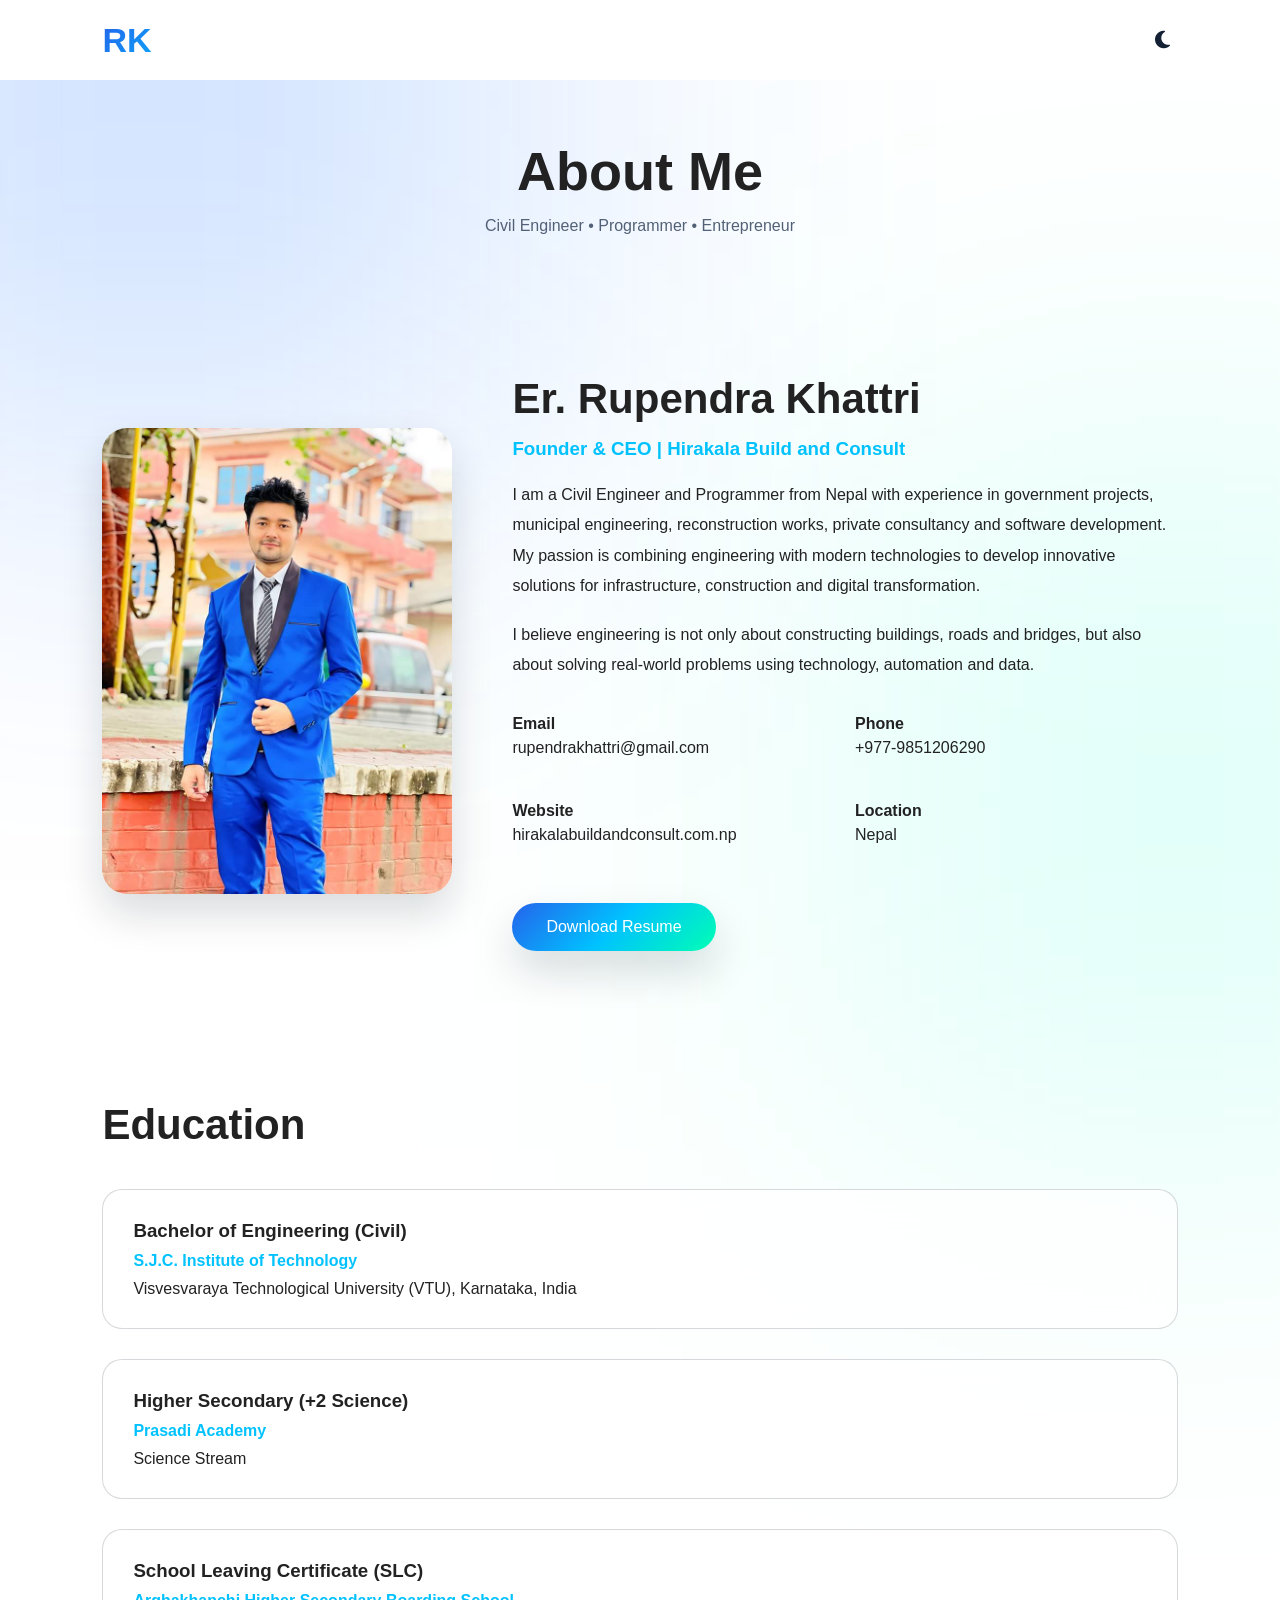
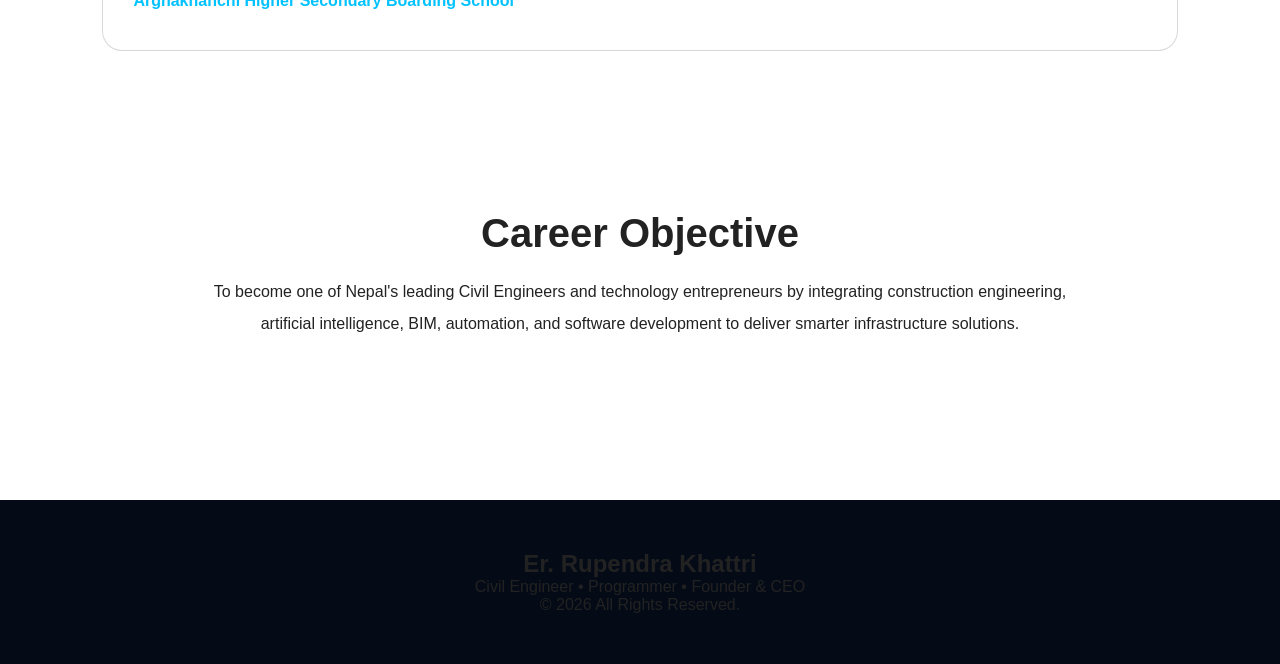
==== commit 551312fe: "Add files via upload" ====
--- a/about.html
+++ b/about.html
@@ -31,7 +31,7 @@
 RK
 </div>
 
-<<ul class="nav-links">>
+<ul class="nav-links">
 
 <li><a href="index.html">Home</a></li>
 
@@ -277,8 +277,9 @@
 
 </footer>
 
-<script src="js/main.js"></script>
+<script src="js/main.js"></script>
+<script src="js/darkmode.js"></script>
 
 </body>
 
-</html>+</html>
--- a/css/variables.css
+++ b/css/variables.css
@@ -1,4 +1,4 @@
-:root{
+:root{
 
 /* ===== Colors ===== */
 
@@ -50,4 +50,16 @@
 
 --nav-height:80px;
 
-}+}
+
+:root[data-theme="light"]{
+--bg:#ffffff;
+--bg2:#eef3f8;
+--card:rgba(8,17,31,.06);
+--glass:rgba(255,255,255,.76);
+--white:#142033;
+--text:#222222;
+--gray:#526176;
+--border:rgba(8,17,31,.16);
+--shadow:0 20px 40px rgba(8,17,31,.15);
+}
--- a/css/style.css
+++ b/css/style.css
@@ -1854,7 +1854,7 @@
 
 z-index:999;
 
-background:rgba(5,10,20,.85);
+background:var(--bg);
 
 backdrop-filter:blur(20px);
 
@@ -1872,7 +1872,7 @@
 
 .nav-links li a{
 
-color:#fff;
+color:var(--white);
 
 text-decoration:none;
 
@@ -1888,7 +1888,7 @@
 
 }
 
-.menu-toggle{
+.menu-toggle{
 
 display:none;
 
@@ -1896,6 +1896,16 @@
 
 cursor:pointer;
 
-color:white;
+color:var(--white);
 
 }
+
+#theme-toggle{
+background:transparent;
+border:0;
+color:var(--white);
+font-size:20px;
+cursor:pointer;
+padding:8px;
+line-height:1;
+}
--- a/css/responsive.css
+++ b/css/responsive.css
@@ -52,13 +52,13 @@
 
 cursor:pointer;
 
-color:white;
+color:var(--white);
 
 z-index:1001;
 
 }
 
-.nav-links{
+.nav-links{
 
 position:fixed;
 
@@ -70,7 +70,7 @@
 
 height:calc(100vh - 80px);
 
-background:#08111f;
+background:var(--bg);
 
 display:flex;
 
@@ -84,7 +84,9 @@
 
 gap:25px;
 
-transition:.4s;
+transition:.4s;
+z-index:1000;
+overflow-y:auto;
 
 }
 
@@ -104,10 +106,10 @@
 
 font-size:18px;
 
-color:white;
+color:var(--text);
 
 text-decoration:none;
 
 }
 
-}+}
